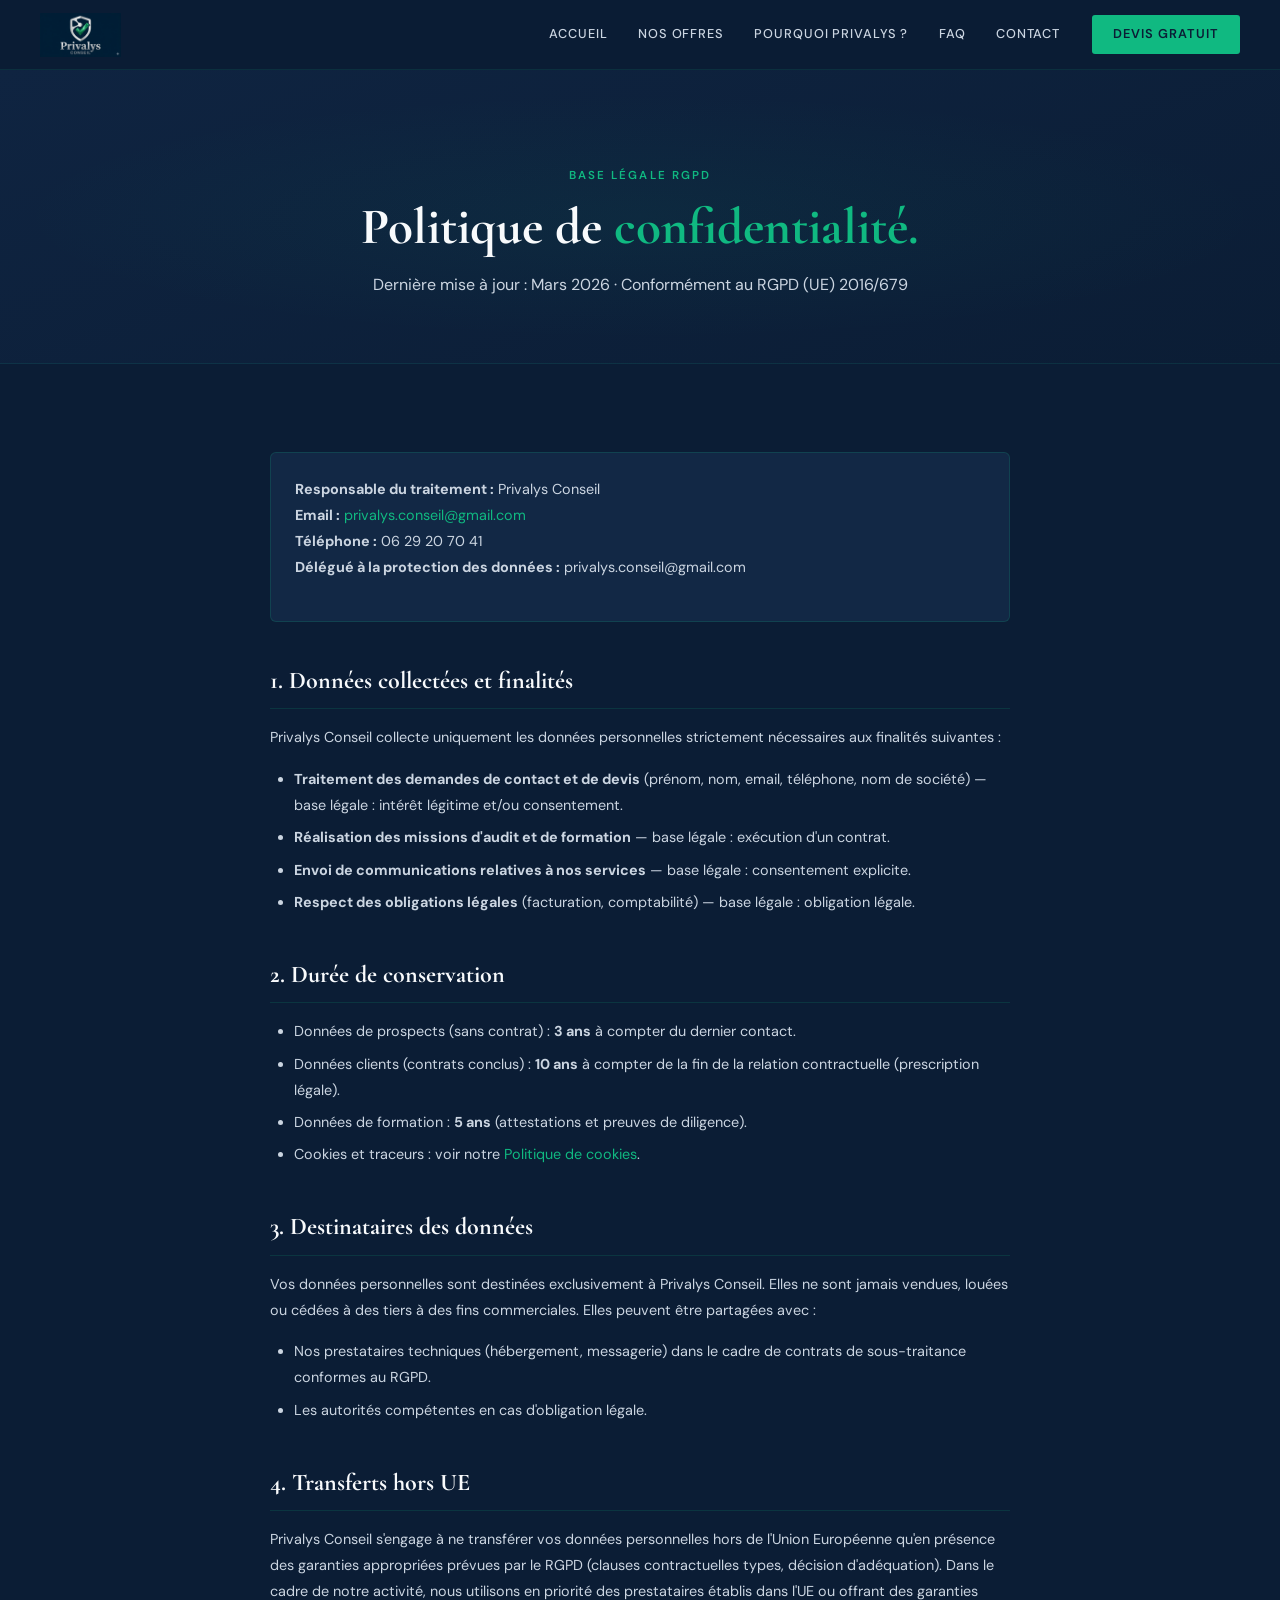
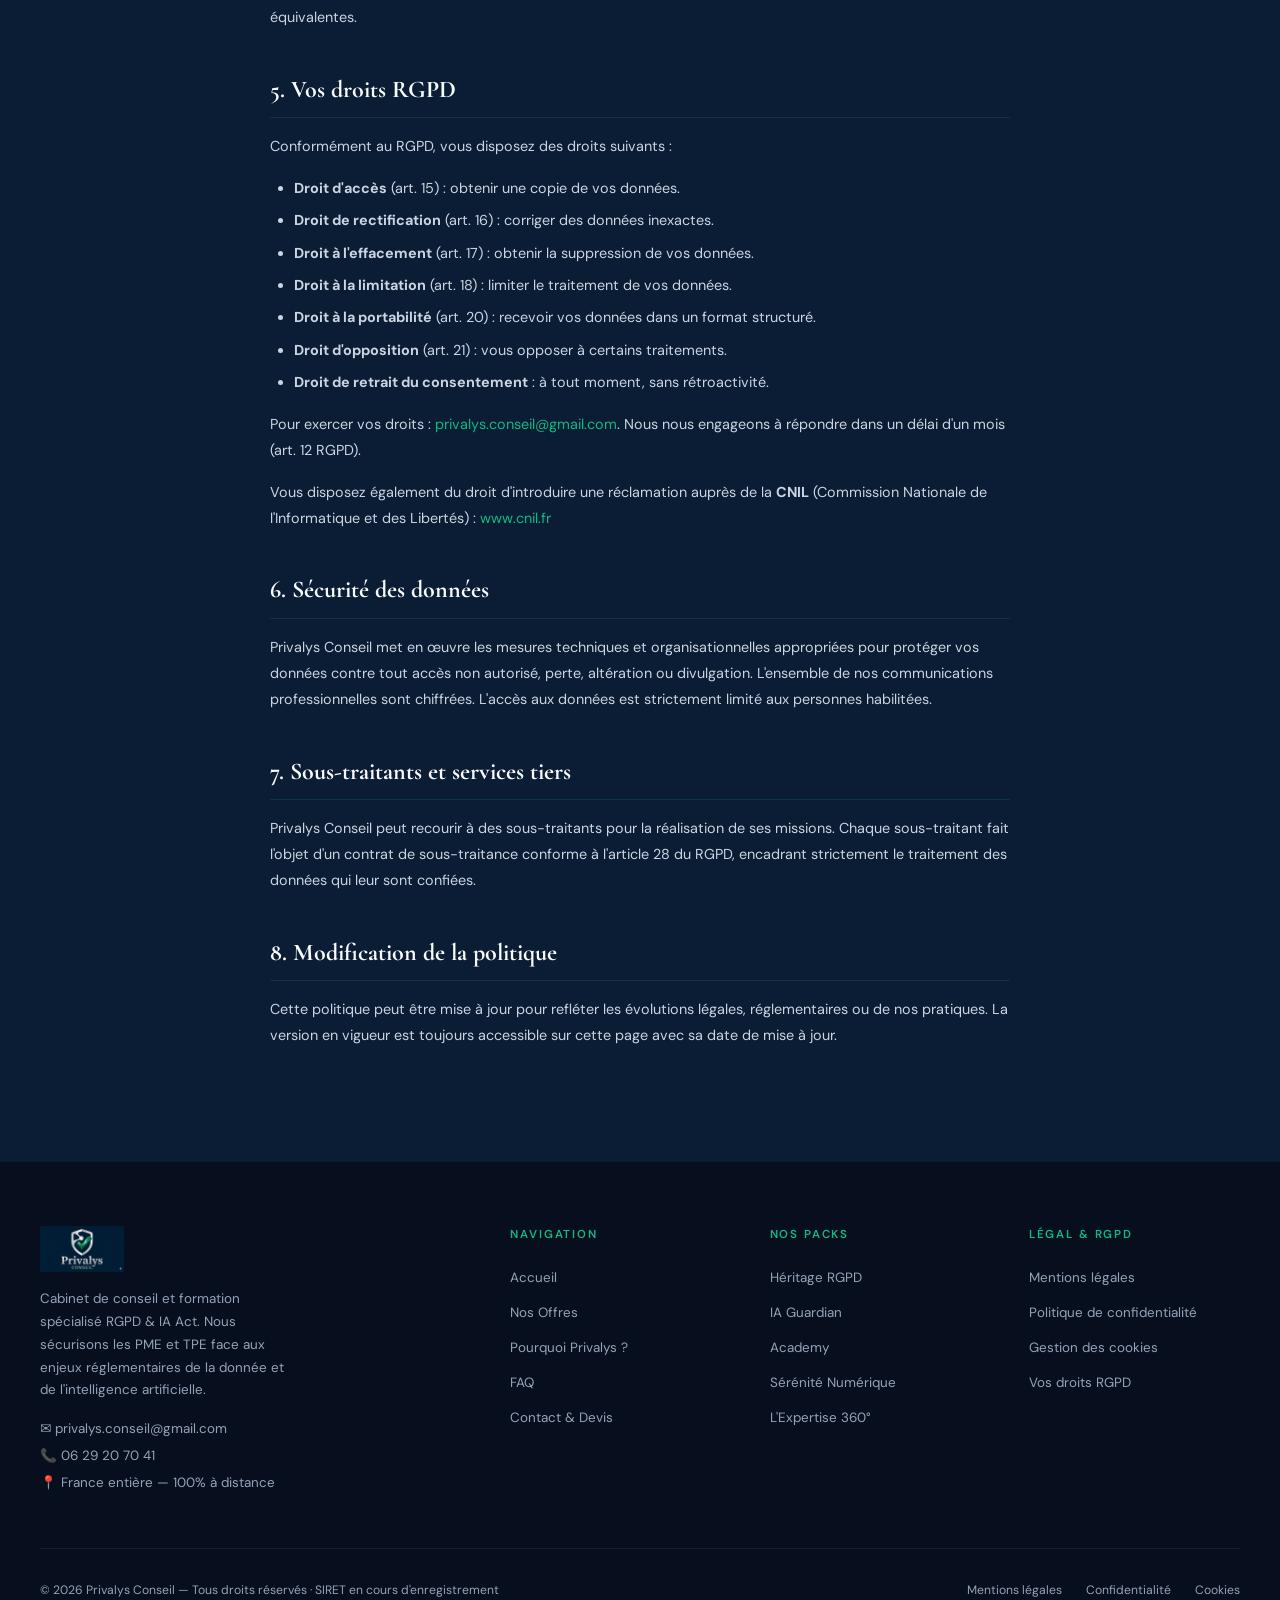
==== confidentialite.html @ 79438942 "Add files via upload" ====
<!DOCTYPE html>
<html lang="fr">
<head>
<meta charset="UTF-8">
<meta name="viewport" content="width=device-width, initial-scale=1.0">
<title>Politique de confidentialité — Privalys Conseil</title>
<link rel="stylesheet" href="style.css">
</head>
<body>
<!-- NAV SNIPPET — included by reference in each page -->
<nav id="mainNav">
  <div class="nav-inner">
    <a href="index.html" class="nav-logo">
      <img src="[data-uri]" alt="Privalys Conseil">
    </a>
    <div class="nav-links">
      <a href="index.html" class="nav-link">Accueil</a>
      <a href="offres.html" class="nav-link">Nos Offres</a>
      <a href="pourquoi.html" class="nav-link">Pourquoi Privalys ?</a>
      <a href="faq.html" class="nav-link">FAQ</a>
      <a href="contact.html" class="nav-link">Contact</a>
      <a href="contact.html" class="nav-cta">Devis gratuit</a>
    </div>
    <div class="hamburger" id="hamburger">
      <span></span><span></span><span></span>
    </div>
  </div>
</nav>
<div class="mobile-menu" id="mobileMenu">
  <a href="index.html">Accueil</a>
  <a href="offres.html">Nos Offres</a>
  <a href="pourquoi.html">Pourquoi Privalys ?</a>
  <a href="faq.html">FAQ</a>
  <a href="contact.html">Contact & Devis</a>
</div>
<div class="pt-nav">
<div class="page-hero">
  <div class="wrap">
    <p class="lbl">Base légale RGPD</p>
    <h1>Politique de<span class="em"> confidentialité.</span></h1>
    <p>Dernière mise à jour : Mars 2026 · Conformément au RGPD (UE) 2016/679</p>
  </div>
</div>
<div class="legal-content">

  <div class="info-box">
    <p><strong>Responsable du traitement :</strong> Privalys Conseil<br>
    <strong>Email :</strong> <a href="mailto:privalys.conseil@gmail.com">privalys.conseil@gmail.com</a><br>
    <strong>Téléphone :</strong> 06 29 20 70 41<br>
    <strong>Délégué à la protection des données :</strong> privalys.conseil@gmail.com</p>
  </div>

  <h2>1. Données collectées et finalités</h2>
  <p>Privalys Conseil collecte uniquement les données personnelles strictement nécessaires aux finalités suivantes :</p>
  <ul>
    <li><strong>Traitement des demandes de contact et de devis</strong> (prénom, nom, email, téléphone, nom de société) — base légale : intérêt légitime et/ou consentement.</li>
    <li><strong>Réalisation des missions d'audit et de formation</strong> — base légale : exécution d'un contrat.</li>
    <li><strong>Envoi de communications relatives à nos services</strong> — base légale : consentement explicite.</li>
    <li><strong>Respect des obligations légales</strong> (facturation, comptabilité) — base légale : obligation légale.</li>
  </ul>

  <h2>2. Durée de conservation</h2>
  <ul>
    <li>Données de prospects (sans contrat) : <strong>3 ans</strong> à compter du dernier contact.</li>
    <li>Données clients (contrats conclus) : <strong>10 ans</strong> à compter de la fin de la relation contractuelle (prescription légale).</li>
    <li>Données de formation : <strong>5 ans</strong> (attestations et preuves de diligence).</li>
    <li>Cookies et traceurs : voir notre <a href="cookies.html">Politique de cookies</a>.</li>
  </ul>

  <h2>3. Destinataires des données</h2>
  <p>Vos données personnelles sont destinées exclusivement à Privalys Conseil. Elles ne sont jamais vendues, louées ou cédées à des tiers à des fins commerciales. Elles peuvent être partagées avec :</p>
  <ul>
    <li>Nos prestataires techniques (hébergement, messagerie) dans le cadre de contrats de sous-traitance conformes au RGPD.</li>
    <li>Les autorités compétentes en cas d'obligation légale.</li>
  </ul>

  <h2>4. Transferts hors UE</h2>
  <p>Privalys Conseil s'engage à ne transférer vos données personnelles hors de l'Union Européenne qu'en présence des garanties appropriées prévues par le RGPD (clauses contractuelles types, décision d'adéquation). Dans le cadre de notre activité, nous utilisons en priorité des prestataires établis dans l'UE ou offrant des garanties équivalentes.</p>

  <h2 id="droits">5. Vos droits RGPD</h2>
  <p>Conformément au RGPD, vous disposez des droits suivants :</p>
  <ul>
    <li><strong>Droit d'accès</strong> (art. 15) : obtenir une copie de vos données.</li>
    <li><strong>Droit de rectification</strong> (art. 16) : corriger des données inexactes.</li>
    <li><strong>Droit à l'effacement</strong> (art. 17) : obtenir la suppression de vos données.</li>
    <li><strong>Droit à la limitation</strong> (art. 18) : limiter le traitement de vos données.</li>
    <li><strong>Droit à la portabilité</strong> (art. 20) : recevoir vos données dans un format structuré.</li>
    <li><strong>Droit d'opposition</strong> (art. 21) : vous opposer à certains traitements.</li>
    <li><strong>Droit de retrait du consentement</strong> : à tout moment, sans rétroactivité.</li>
  </ul>
  <p>Pour exercer vos droits : <a href="mailto:privalys.conseil@gmail.com">privalys.conseil@gmail.com</a>. Nous nous engageons à répondre dans un délai d'un mois (art. 12 RGPD).</p>
  <p>Vous disposez également du droit d'introduire une réclamation auprès de la <strong>CNIL</strong> (Commission Nationale de l'Informatique et des Libertés) : <a href="https://www.cnil.fr" target="_blank">www.cnil.fr</a></p>

  <h2>6. Sécurité des données</h2>
  <p>Privalys Conseil met en œuvre les mesures techniques et organisationnelles appropriées pour protéger vos données contre tout accès non autorisé, perte, altération ou divulgation. L'ensemble de nos communications professionnelles sont chiffrées. L'accès aux données est strictement limité aux personnes habilitées.</p>

  <h2>7. Sous-traitants et services tiers</h2>
  <p>Privalys Conseil peut recourir à des sous-traitants pour la réalisation de ses missions. Chaque sous-traitant fait l'objet d'un contrat de sous-traitance conforme à l'article 28 du RGPD, encadrant strictement le traitement des données qui leur sont confiées.</p>

  <h2>8. Modification de la politique</h2>
  <p>Cette politique peut être mise à jour pour refléter les évolutions légales, réglementaires ou de nos pratiques. La version en vigueur est toujours accessible sur cette page avec sa date de mise à jour.</p>

</div>
</div>
<!-- FOOTER SNIPPET -->
<footer>
  <div class="footer-grid">
    <div class="footer-brand">
      <img src="[data-uri]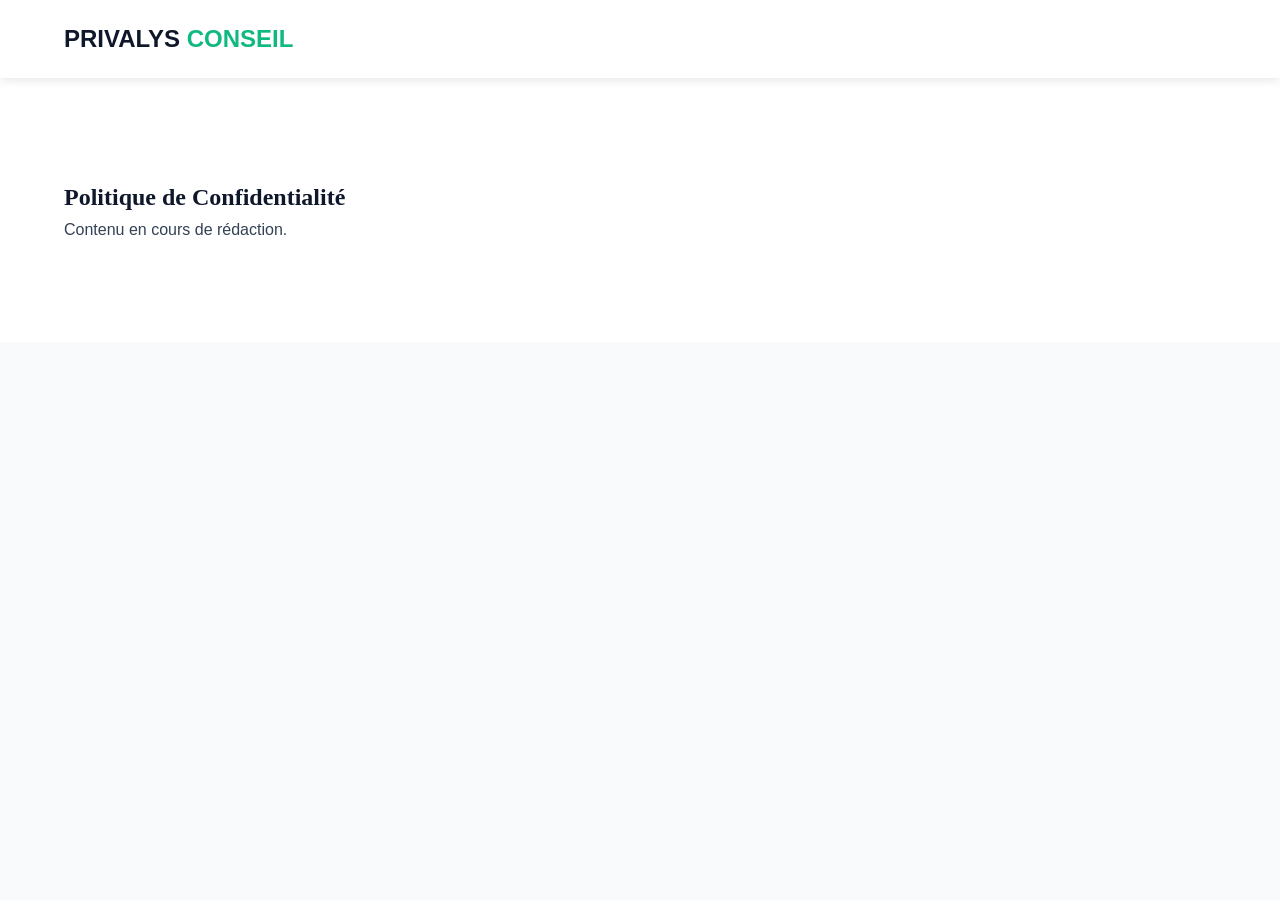
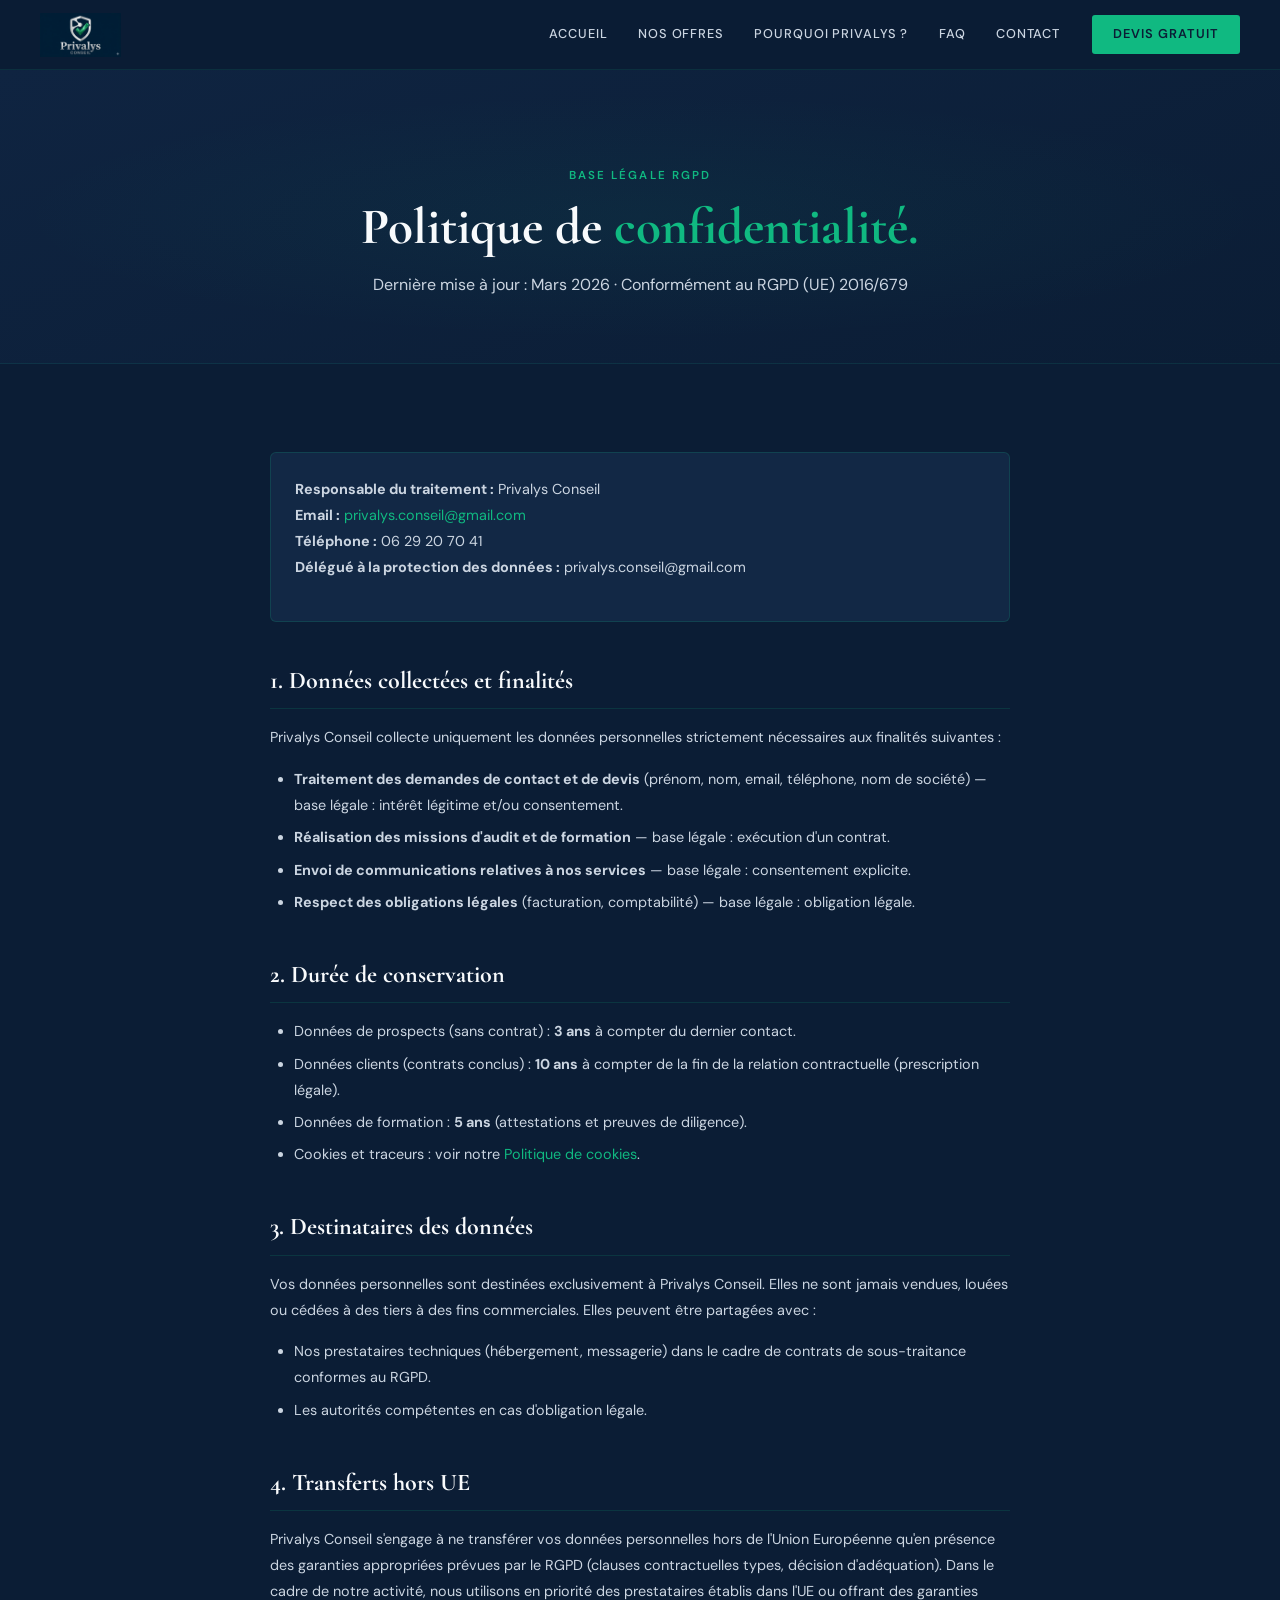
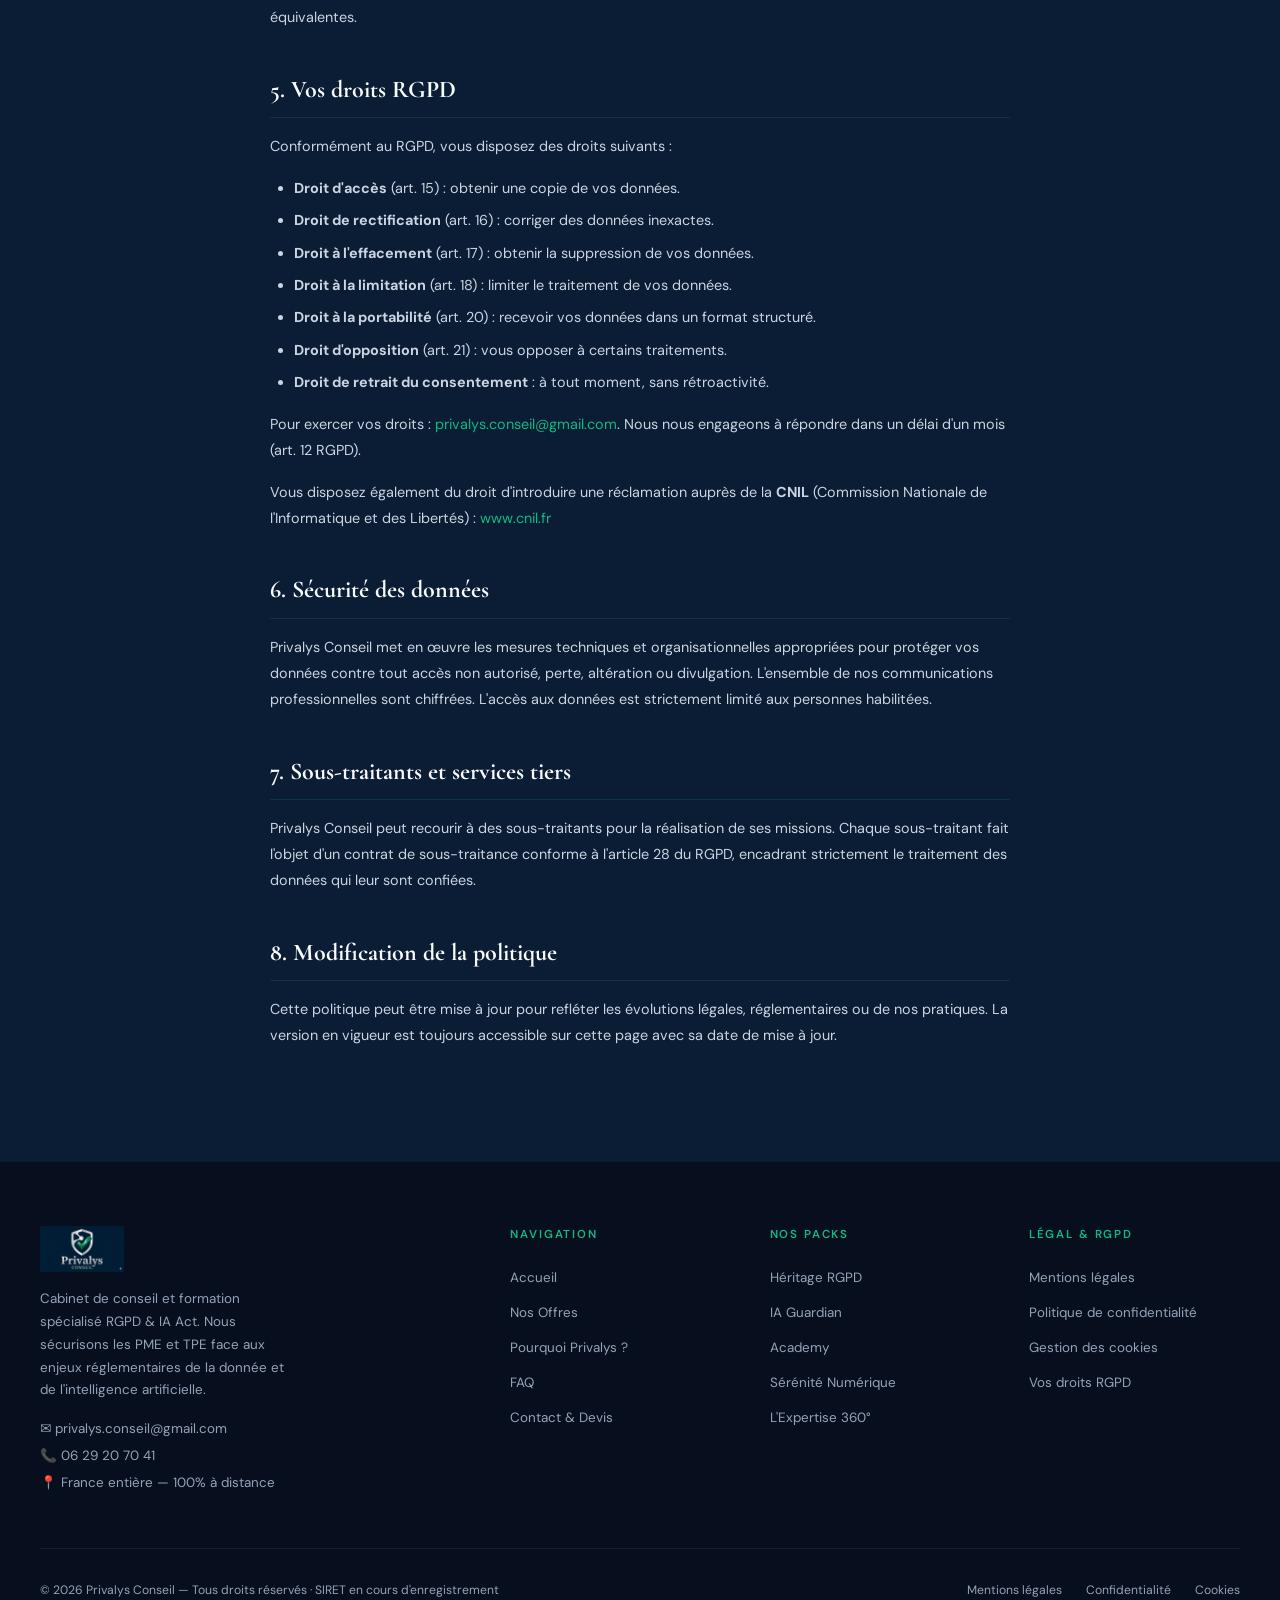
